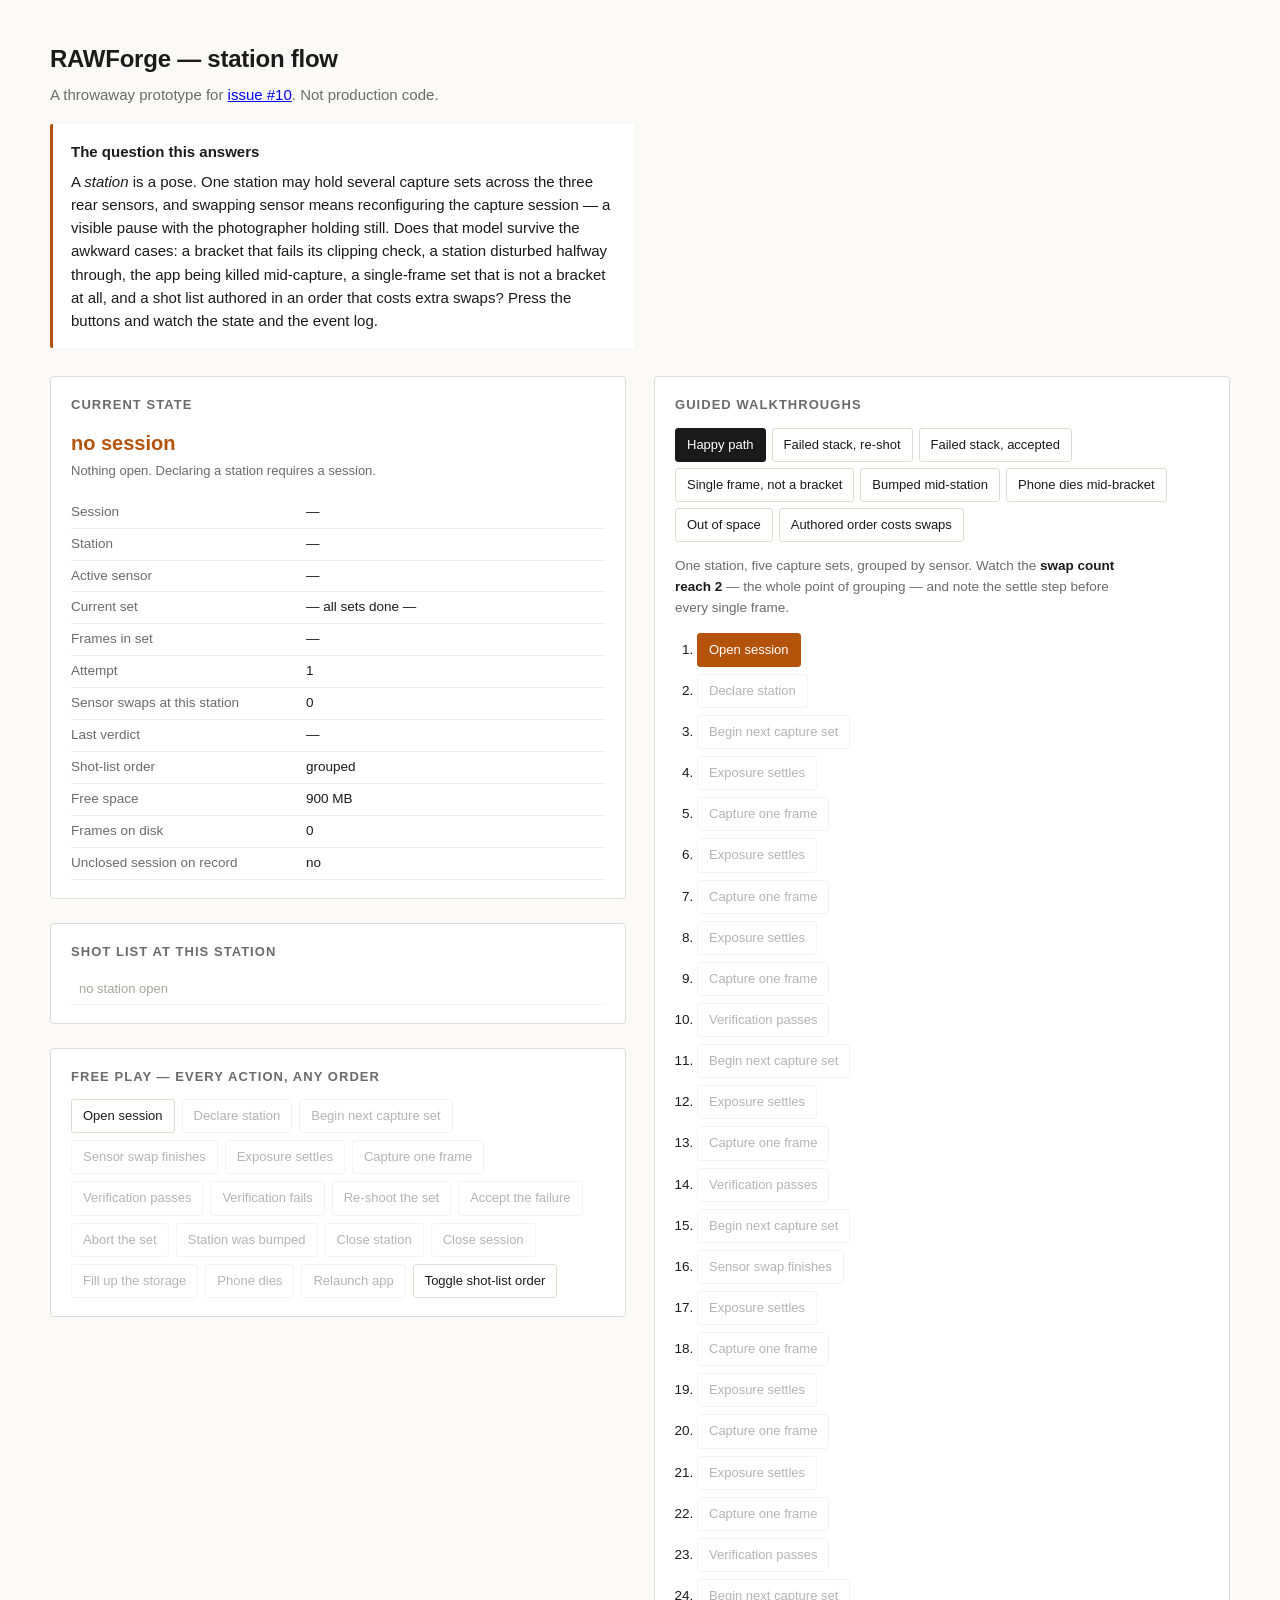
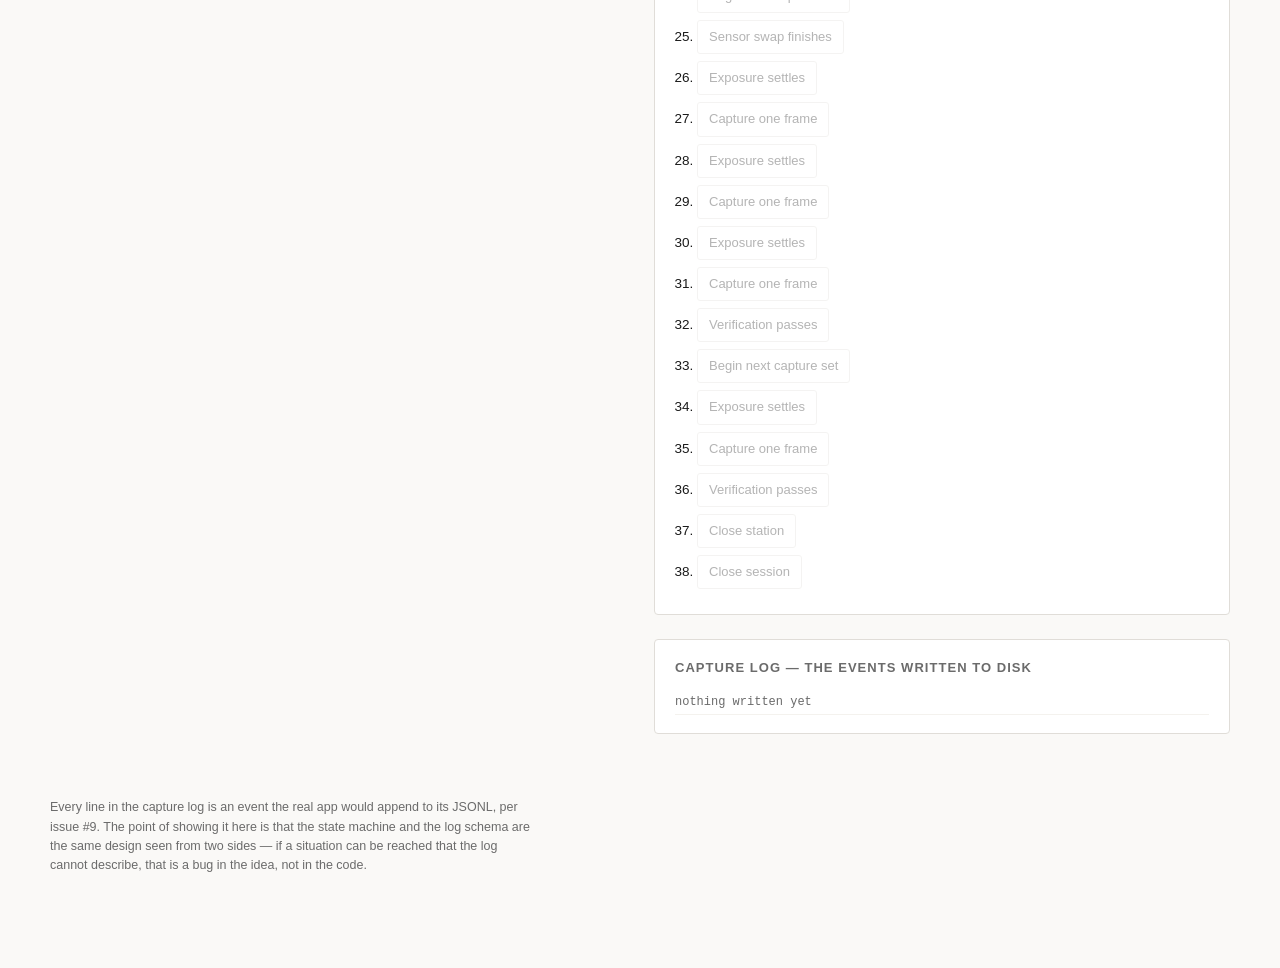
==== prototypes/station-flow.prototype.html @ fca5a246 "prototype: station capture flow state machine Throwaway, for issue #10. Single self-contained HTML f" ====
<!DOCTYPE html>
<html lang="en">
<head>
<meta charset="utf-8">
<title>RAWForge — station flow prototype</title>
<style>
  :root {
    --accent: #b4530a;
    --ink: #1a1a1a;
    --dim: #6b6b6b;
    --line: #e0ddd8;
    --bg: #faf9f7;
    --panel: #fff;
    --bad: #a11;
    --ok: #2a6a2a;
  }
  * { box-sizing: border-box; }
  body {
    margin: 0; padding: 40px 32px 80px;
    font: 15px/1.55 -apple-system, BlinkMacSystemFont, "Segoe UI", Helvetica, Arial, sans-serif;
    color: var(--ink); background: var(--bg);
  }
  .wrap { max-width: 1180px; margin: 0 auto; }
  h1 { font-size: 24px; margin: 0 0 6px; letter-spacing: -0.01em; }
  h2 { font-size: 13px; text-transform: uppercase; letter-spacing: 0.08em; color: var(--dim);
       margin: 0 0 12px; font-weight: 600; }
  .lede { color: var(--dim); max-width: 70ch; margin: 0 0 8px; }
  .question { max-width: 70ch; margin: 18px 0 28px; padding: 16px 18px;
              background: #fff; border-left: 3px solid var(--accent); border-radius: 2px; }
  .question strong { display: block; margin-bottom: 6px; }
  .cols { display: grid; grid-template-columns: 1fr 1fr; gap: 28px; align-items: start; }
  .panel { background: var(--panel); border: 1px solid var(--line); border-radius: 4px;
           padding: 18px 20px; margin-bottom: 24px; }
  .phase { font-size: 20px; font-weight: 600; color: var(--accent); margin-bottom: 2px; }
  .phase-note { color: var(--dim); font-size: 13px; margin-bottom: 16px; }
  table.state { width: 100%; border-collapse: collapse; font-size: 13.5px; }
  table.state td { padding: 5px 0; vertical-align: top; border-bottom: 1px solid #f0eeea; }
  table.state td:first-child { color: var(--dim); width: 44%; padding-right: 12px; }
  .changed { background: #fff4e8; }
  .btns { display: flex; flex-wrap: wrap; gap: 7px; }
  button {
    font: inherit; font-size: 13px; padding: 6px 11px; border-radius: 3px;
    border: 1px solid var(--line); background: #fff; color: var(--ink); cursor: pointer;
  }
  button:hover:not(:disabled) { border-color: var(--accent); color: var(--accent); }
  button:disabled { opacity: 0.32; cursor: not-allowed; }
  button.primary { background: var(--accent); color: #fff; border-color: var(--accent); }
  button.primary:hover:not(:disabled) { color: #fff; opacity: 0.9; }
  button.danger:hover:not(:disabled) { border-color: var(--bad); color: var(--bad); }
  .tabs { display: flex; flex-wrap: wrap; gap: 6px; margin-bottom: 14px; }
  .tabs button.on { background: var(--ink); color: #fff; border-color: var(--ink); }
  .scenario-desc { font-size: 13.5px; color: var(--dim); margin-bottom: 14px; max-width: 60ch; }
  .scenario-desc em { color: var(--ink); font-style: normal; font-weight: 600; }
  ol.steps { margin: 0; padding-left: 22px; font-size: 13.5px; }
  ol.steps li { margin-bottom: 7px; }
  ol.steps li.done { color: #a8a49e; }
  ol.steps li.now button { border-color: var(--accent); }
  .log { font: 12px/1.5 ui-monospace, SFMono-Regular, Menlo, monospace;
         max-height: 340px; overflow-y: auto; }
  .log div { padding: 3px 0; border-bottom: 1px solid #f4f2ee; }
  .log .t { color: var(--accent); }
  .log .m { color: var(--dim); }
  .shotlist { font-size: 13px; margin: 0; padding: 0; list-style: none; }
  .shotlist li { padding: 5px 8px; border-bottom: 1px solid #f4f2ee; display: flex; gap: 8px; }
  .shotlist li.active { background: #fff4e8; font-weight: 600; }
  .shotlist li.done { color: #a8a49e; }
  .tag { font-size: 11px; padding: 1px 5px; border-radius: 2px; background: #f0eeea; color: var(--dim); }
  .warn { color: var(--bad); font-weight: 600; }
  .foot { margin-top: 40px; color: var(--dim); font-size: 12.5px; max-width: 70ch; }
  code { background: #f2f0ec; padding: 1px 4px; border-radius: 2px; font-size: 12.5px; }
</style>
</head>
<body>
<div class="wrap">

<h1>RAWForge — station flow</h1>
<p class="lede">A throwaway prototype for
   <a href="https://github.com/tangericm/RAWForge/issues/10">issue #10</a>. Not production code.</p>

<div class="question">
  <strong>The question this answers</strong>
  A <em>station</em> is a pose. One station may hold several capture sets across the three rear
  sensors, and swapping sensor means reconfiguring the capture session — a visible pause with the
  photographer holding still. Does that model survive the awkward cases: a bracket that fails its
  clipping check, a station disturbed halfway through, the app being killed mid-capture, a
  single-frame set that is not a bracket at all, and a shot list authored in an order that costs
  extra swaps? Press the buttons and watch the state and the event log.
</div>

<div class="cols">
  <div>
    <div class="panel">
      <h2>Current state</h2>
      <div class="phase" id="phase">—</div>
      <div class="phase-note" id="phaseNote"></div>
      <table class="state" id="stateTable"></table>
    </div>

    <div class="panel">
      <h2>Shot list at this station</h2>
      <ul class="shotlist" id="shotlist"></ul>
    </div>

    <div class="panel">
      <h2>Free play — every action, any order</h2>
      <div class="btns" id="freeplay"></div>
    </div>
  </div>

  <div>
    <div class="panel">
      <h2>Guided walkthroughs</h2>
      <div class="tabs" id="tabs"></div>
      <div class="scenario-desc" id="scenarioDesc"></div>
      <ol class="steps" id="steps"></ol>
    </div>

    <div class="panel">
      <h2>Capture log — the events written to disk</h2>
      <div class="log" id="log"></div>
    </div>
  </div>
</div>

<p class="foot">
  Every line in the capture log is an event the real app would append to its JSONL, per
  issue #9. The point of showing it here is that the state machine and the log schema are the same
  design seen from two sides — if a situation can be reached that the log cannot describe, that is a
  bug in the idea, not in the code.
</p>

</div>

<script>
/* ==========================================================================
   THE MODULE UNDER TEST — pure, no DOM. This is the bit worth keeping.
   A station state machine that emits capture-log events.
   ========================================================================== */

const SENSORS = { wide: '1x wide', ultra: '0.5x ultra-wide', tele: '3x telephoto' };

// Two orderings of the same five capture sets, per issue #8:
// grouped by sensor (2 swaps) versus authored order (4 swaps).
const SHOT_LISTS = {
  grouped: [
    { id: 'A',  sensor: 'wide',  name: 'sweep 1/2000-1s',  frames: 3, isBracket: true  },
    { id: 'R1', sensor: 'wide',  name: 'single reference', frames: 1, isBracket: false },
    { id: 'B',  sensor: 'ultra', name: 'sweep 1/2000-1s',  frames: 3, isBracket: true  },
    { id: 'C',  sensor: 'tele',  name: 'sweep 1/2000-1s',  frames: 3, isBracket: true  },
    { id: 'R2', sensor: 'tele',  name: 'single reference', frames: 1, isBracket: false }
  ],
  authored: [
    { id: 'A',  sensor: 'wide',  name: 'sweep 1/2000-1s',  frames: 3, isBracket: true  },
    { id: 'B',  sensor: 'ultra', name: 'sweep 1/2000-1s',  frames: 3, isBracket: true  },
    { id: 'R1', sensor: 'wide',  name: 'single reference', frames: 1, isBracket: false },
    { id: 'C',  sensor: 'tele',  name: 'sweep 1/2000-1s',  frames: 3, isBracket: true  },
    { id: 'R2', sensor: 'tele',  name: 'single reference', frames: 1, isBracket: false }
  ]
};

const MB_PER_FRAME = 10;

function initialState() {
  return {
    phase: 'no_session',
    ordering: 'grouped',
    sessionId: null,
    stationSeq: 0,
    stationId: null,
    stationDisturbed: false,
    activeSensor: null,
    shotList: [],
    cursor: 0,            // index into shotList
    frameIndex: 0,        // frames captured within the current set
    settled: false,
    swaps: 0,
    attempt: 1,           // re-shoot lineage for the current set
    lastVerdict: null,
    freeSpaceMB: 900,
    framesOnDisk: 0,
    unclosedSession: false,
    events: [],
    clock: 0              // stands in for the monotonic clock
  };
}

function currentSet(s) { return s.shotList[s.cursor] || null; }

function emit(s, type, detail) {
  s.clock += 1;
  s.events.push({ seq: s.events.length + 1, mono: s.clock, type, detail: detail || '' });
}

// Which actions are legal right now — this is half the question.
function legal(s, action) {
  const set = currentSet(s);
  switch (action) {
    case 'OPEN_SESSION':    return s.phase === 'no_session';
    case 'RELAUNCH':        return s.phase === 'killed';
    case 'DECLARE_STATION': return s.phase === 'session_open';
    case 'TOGGLE_ORDER':    return s.phase === 'session_open' || s.phase === 'no_session';
    case 'BEGIN_SET':       return s.phase === 'station_open' && !!set;
    case 'SETTLE_DONE':     return s.phase === 'settling';
    case 'CAPTURE_FRAME':   return s.phase === 'capturing';
    case 'SWAP_DONE':       return s.phase === 'swapping';
    case 'VERDICT_PASS':
    case 'VERDICT_FAIL':    return s.phase === 'verifying';
    case 'RESHOOT':
    case 'ACCEPT':          return s.phase === 'awaiting_response';
    case 'ABORT_SET':       return ['settling','capturing','swapping'].includes(s.phase);
    case 'MARK_DISTURBED':  return ['station_open','settling','capturing','swapping','verifying','awaiting_response'].includes(s.phase);
    case 'CLOSE_STATION':   return s.phase === 'station_open' && s.cursor >= s.shotList.length;
    case 'CLOSE_SESSION':   return s.phase === 'session_open';
    case 'KILL_APP':        return s.phase !== 'no_session' && s.phase !== 'killed';
    case 'BURN_SPACE':      return s.phase !== 'no_session' && s.phase !== 'killed';
    default: return false;
  }
}

function reduce(state, action) {
  if (!legal(state, action)) return state;
  const s = JSON.parse(JSON.stringify(state));
  const set = currentSet(s);

  switch (action) {

    case 'TOGGLE_ORDER':
      s.ordering = s.ordering === 'grouped' ? 'authored' : 'grouped';
      break;

    case 'OPEN_SESSION':
      s.phase = 'session_open';
      s.sessionId = '20260809T1500Z';
      s.unclosedSession = true;
      emit(s, 'session_open', 'protocol coastal-hdr v3 · capability probe recorded');
      break;

    case 'DECLARE_STATION':
      s.stationSeq += 1;
      s.stationId = 's' + String(s.stationSeq).padStart(3, '0');
      s.stationDisturbed = false;
      s.shotList = JSON.parse(JSON.stringify(SHOT_LISTS[s.ordering]));
      s.cursor = 0; s.frameIndex = 0; s.attempt = 1; s.swaps = 0;
      s.activeSensor = null; s.lastVerdict = null;
      s.phase = 'station_open';
      emit(s, 'station_open', s.stationId + ' · ' + s.shotList.length + ' sets · ' + s.ordering + ' order');
      break;

    case 'BEGIN_SET': {
      const needMB = set.frames * MB_PER_FRAME;
      // Space is reserved before a set fires, per issue #11.
      if (s.freeSpaceMB < needMB) {
        emit(s, 'set_refused_insufficient_space',
             set.id + ' needs ' + needMB + ' MB, ' + s.freeSpaceMB + ' MB free');
        break;
      }
      if (s.activeSensor && s.activeSensor !== set.sensor) {
        s.phase = 'swapping';
        emit(s, 'sensor_swap_start', s.activeSensor + ' -> ' + set.sensor);
      } else {
        s.activeSensor = set.sensor;
        s.phase = 'settling';
        s.settled = false;
        emit(s, 'set_start', set.id + ' · ' + SENSORS[set.sensor] + ' · attempt ' + s.attempt);
      }
      break;
    }

    case 'SWAP_DONE':
      s.swaps += 1;
      s.activeSensor = set.sensor;
      s.phase = 'settling';
      emit(s, 'sensor_swap_complete', 'now ' + SENSORS[set.sensor] + ' · swap #' + s.swaps);
      emit(s, 'stillness_observation', 'across swap #' + s.swaps + ' — recorded, not enforced');
      emit(s, 'set_start', set.id + ' · ' + SENSORS[set.sensor] + ' · attempt ' + s.attempt);
      break;

    case 'SETTLE_DONE':
      s.settled = true;
      s.phase = 'capturing';
      emit(s, 'exposure_settled', 'requested parameters confirmed applied');
      break;

    case 'CAPTURE_FRAME': {
      s.frameIndex += 1;
      s.framesOnDisk += 1;
      s.freeSpaceMB -= MB_PER_FRAME;
      emit(s, 'frame_captured',
           set.id + ' frame ' + s.frameIndex + '/' + set.frames + ' · requested + achieved recorded');
      if (s.frameIndex >= set.frames) {
        s.phase = 'verifying';
        emit(s, 'set_end', set.id + ' · ' + set.frames + ' frames');
      } else {
        s.phase = 'settling';
        s.settled = false;
      }
      break;
    }

    case 'VERDICT_PASS':
      // Per-frame statistics always; a stack verdict only where the protocol
      // declares itself a bracket (issue #12 / #8).
      s.lastVerdict = set.isBracket ? 'pass' : 'stats only (not a bracket)';
      emit(s, 'verification',
           set.isBracket ? set.id + ' · stack verdict PASS' : set.id + ' · per-frame stats only, no stack verdict');
      s.cursor += 1; s.frameIndex = 0; s.attempt = 1;
      s.phase = 'station_open';
      break;

    case 'VERDICT_FAIL':
      if (!set.isBracket) {
        // A single-frame set cannot fail a stack check — there is no stack.
        s.lastVerdict = 'stats only (not a bracket)';
        emit(s, 'verification', set.id + ' · per-frame stats only, no stack verdict possible');
        s.cursor += 1; s.frameIndex = 0; s.attempt = 1;
        s.phase = 'station_open';
      } else {
        s.lastVerdict = 'FAIL — highlight coverage';
        emit(s, 'verification', set.id + ' · stack verdict FAIL · every frame clipped (green)');
        s.phase = 'awaiting_response';
      }
      break;

    case 'RESHOOT':
      s.attempt += 1;
      s.frameIndex = 0;
      emit(s, 'reshoot_requested', set.id + ' · attempt ' + s.attempt + ' supersedes attempt ' + (s.attempt - 1));
      s.phase = 'station_open';
      break;

    case 'ACCEPT':
      emit(s, 'verdict_accepted', set.id + ' · failed and knowingly accepted by photographer');
      s.cursor += 1; s.frameIndex = 0; s.attempt = 1;
      s.phase = 'station_open';
      break;

    case 'ABORT_SET':
      emit(s, 'set_aborted', (set ? set.id : '?') + ' · ' + s.frameIndex + ' of ' + (set ? set.frames : '?') + ' frames captured');
      s.frameIndex = 0;
      s.phase = 'station_open';
      break;

    case 'MARK_DISTURBED':
      s.stationDisturbed = true;
      emit(s, 'station_disturbed', s.stationId + ' · pose no longer trusted');
      break;

    case 'CLOSE_STATION':
      emit(s, 'station_close',
           s.stationId + ' · ' + s.swaps + ' swaps' + (s.stationDisturbed ? ' · DISTURBED' : ''));
      s.phase = 'session_open';
      s.stationId = null; s.activeSensor = null; s.shotList = []; s.cursor = 0;
      break;

    case 'CLOSE_SESSION':
      emit(s, 'session_close', s.framesOnDisk + ' frames · ' + s.stationSeq + ' stations');
      s.unclosedSession = false;
      s.phase = 'no_session';
      break;

    case 'KILL_APP':
      // Nothing is emitted — that is the point. The log simply stops.
      s.phase = 'killed';
      break;

    case 'RELAUNCH':
      if (s.unclosedSession) {
        emit(s, 'session_abandoned', 'found unclosed session ' + s.sessionId + ' on launch');
        s.unclosedSession = false;
      }
      s.phase = 'no_session';
      s.stationId = null; s.activeSensor = null; s.shotList = []; s.cursor = 0; s.frameIndex = 0;
      break;

    case 'BURN_SPACE':
      s.freeSpaceMB = 15;
      break;
  }
  return s;
}

/* ==========================================================================
   THROWAWAY PAGE — everything below is the shell, not the model.
   ========================================================================== */

const ACTIONS = [
  ['OPEN_SESSION',    'Open session'],
  ['DECLARE_STATION', 'Declare station'],
  ['BEGIN_SET',       'Begin next capture set'],
  ['SWAP_DONE',       'Sensor swap finishes'],
  ['SETTLE_DONE',     'Exposure settles'],
  ['CAPTURE_FRAME',   'Capture one frame'],
  ['VERDICT_PASS',    'Verification passes'],
  ['VERDICT_FAIL',    'Verification fails'],
  ['RESHOOT',         'Re-shoot the set'],
  ['ACCEPT',          'Accept the failure'],
  ['ABORT_SET',       'Abort the set'],
  ['MARK_DISTURBED',  'Station was bumped'],
  ['CLOSE_STATION',   'Close station'],
  ['CLOSE_SESSION',   'Close session'],
  ['BURN_SPACE',      'Fill up the storage'],
  ['KILL_APP',        'Phone dies'],
  ['RELAUNCH',        'Relaunch app'],
  ['TOGGLE_ORDER',    'Toggle shot-list order']
];

const PHASE_NOTES = {
  no_session:      'Nothing open. Declaring a station requires a session.',
  session_open:    'A session is open with no station. This is where you walk to the next pose.',
  station_open:    'Standing at the pose. The next capture set can begin.',
  swapping:        'Reconfiguring the capture session for a different sensor. Hold the pose.',
  settling:        'Waiting for the requested exposure to actually take effect. Never fire early.',
  capturing:       'Ready to fire the next frame of this set.',
  verifying:       'Set complete. Clipping statistics computed from the real Bayer payload.',
  awaiting_response:'The stack failed its check. Re-shoot, or accept it knowingly.',
  killed:          'The app is gone. Notice that the log simply stopped — nothing was written.'
};

const SCENARIOS = [
  {
    name: 'Happy path',
    desc: 'One station, five capture sets, grouped by sensor. Watch the <em>swap count reach 2</em> — ' +
          'the whole point of grouping — and note the settle step before every single frame.',
    steps: ['OPEN_SESSION','DECLARE_STATION',
            'BEGIN_SET','SETTLE_DONE','CAPTURE_FRAME','SETTLE_DONE','CAPTURE_FRAME','SETTLE_DONE','CAPTURE_FRAME','VERDICT_PASS',
            'BEGIN_SET','SETTLE_DONE','CAPTURE_FRAME','VERDICT_PASS',
            'BEGIN_SET','SWAP_DONE','SETTLE_DONE','CAPTURE_FRAME','SETTLE_DONE','CAPTURE_FRAME','SETTLE_DONE','CAPTURE_FRAME','VERDICT_PASS',
            'BEGIN_SET','SWAP_DONE','SETTLE_DONE','CAPTURE_FRAME','SETTLE_DONE','CAPTURE_FRAME','SETTLE_DONE','CAPTURE_FRAME','VERDICT_PASS',
            'BEGIN_SET','SETTLE_DONE','CAPTURE_FRAME','VERDICT_PASS',
            'CLOSE_STATION','CLOSE_SESSION']
  },
  {
    name: 'Failed stack, re-shot',
    desc: 'The first bracket clips everywhere. The app warns and offers a re-shoot; it never blocks. ' +
          'Watch the log keep <em>both attempts</em> with an explicit supersession — the failed frames ' +
          'are not deleted.',
    steps: ['OPEN_SESSION','DECLARE_STATION',
            'BEGIN_SET','SETTLE_DONE','CAPTURE_FRAME','SETTLE_DONE','CAPTURE_FRAME','SETTLE_DONE','CAPTURE_FRAME',
            'VERDICT_FAIL','RESHOOT',
            'BEGIN_SET','SETTLE_DONE','CAPTURE_FRAME','SETTLE_DONE','CAPTURE_FRAME','SETTLE_DONE','CAPTURE_FRAME','VERDICT_PASS']
  },
  {
    name: 'Failed stack, accepted',
    desc: 'Same failure, but the photographer knows the scene and accepts it. The log records ' +
          '<em>knowingly accepted</em> — which is a different fact from never having noticed.',
    steps: ['OPEN_SESSION','DECLARE_STATION',
            'BEGIN_SET','SETTLE_DONE','CAPTURE_FRAME','SETTLE_DONE','CAPTURE_FRAME','SETTLE_DONE','CAPTURE_FRAME',
            'VERDICT_FAIL','ACCEPT']
  },
  {
    name: 'Single frame, not a bracket',
    desc: 'The second set is one frame. Try failing its verification — it <em>cannot</em> fail a stack ' +
          'check, because there is no stack. Per-frame statistics are still recorded.',
    steps: ['OPEN_SESSION','DECLARE_STATION',
            'BEGIN_SET','SETTLE_DONE','CAPTURE_FRAME','SETTLE_DONE','CAPTURE_FRAME','SETTLE_DONE','CAPTURE_FRAME','VERDICT_PASS',
            'BEGIN_SET','SETTLE_DONE','CAPTURE_FRAME','VERDICT_FAIL']
  },
  {
    name: 'Bumped mid-station',
    desc: 'Two sets already shot from this pose, then the tripod is knocked. The station is marked ' +
          'disturbed but <em>stays one station</em> — the model does not split. Watch what the close ' +
          'event carries.',
    steps: ['OPEN_SESSION','DECLARE_STATION',
            'BEGIN_SET','SETTLE_DONE','CAPTURE_FRAME','SETTLE_DONE','CAPTURE_FRAME','SETTLE_DONE','CAPTURE_FRAME','VERDICT_PASS',
            'BEGIN_SET','SETTLE_DONE','CAPTURE_FRAME','VERDICT_PASS',
            'BEGIN_SET','MARK_DISTURBED','ABORT_SET']
  },
  {
    name: 'Phone dies mid-bracket',
    desc: 'Killed halfway through a set. Nothing is written at the moment of death — the log simply ' +
          'stops. On relaunch the app notices and writes <em>session_abandoned</em>, turning an ' +
          'ambiguous silence into a stated fact.',
    steps: ['OPEN_SESSION','DECLARE_STATION',
            'BEGIN_SET','SETTLE_DONE','CAPTURE_FRAME','SETTLE_DONE','CAPTURE_FRAME',
            'KILL_APP','RELAUNCH']
  },
  {
    name: 'Out of space',
    desc: 'Storage is filled before a bracket fires. Space is checked <em>before</em> the set starts, ' +
          'so you get a refusal instead of a half-written bracket. A broken set is worse than one that ' +
          'never began.',
    steps: ['OPEN_SESSION','DECLARE_STATION','BURN_SPACE','BEGIN_SET']
  },
  {
    name: 'Authored order costs swaps',
    desc: 'The same five sets in the order they were written rather than grouped by sensor. ' +
          'Run it and compare the final swap count against the happy path — <em>4 instead of 2</em>, ' +
          'each one a pose risk.',
    steps: ['TOGGLE_ORDER','OPEN_SESSION','DECLARE_STATION',
            'BEGIN_SET','SETTLE_DONE','CAPTURE_FRAME','SETTLE_DONE','CAPTURE_FRAME','SETTLE_DONE','CAPTURE_FRAME','VERDICT_PASS',
            'BEGIN_SET','SWAP_DONE','SETTLE_DONE','CAPTURE_FRAME','SETTLE_DONE','CAPTURE_FRAME','SETTLE_DONE','CAPTURE_FRAME','VERDICT_PASS',
            'BEGIN_SET','SWAP_DONE','SETTLE_DONE','CAPTURE_FRAME','VERDICT_PASS',
            'BEGIN_SET','SWAP_DONE','SETTLE_DONE','CAPTURE_FRAME','SETTLE_DONE','CAPTURE_FRAME','SETTLE_DONE','CAPTURE_FRAME','VERDICT_PASS',
            'BEGIN_SET','SWAP_DONE','SETTLE_DONE','CAPTURE_FRAME','VERDICT_PASS']
  }
];

let state = initialState();
let prev = null;
let scenarioIdx = 0;
let stepIdx = 0;
const label = a => (ACTIONS.find(x => x[0] === a) || [a, a])[1];

function dispatch(action) {
  prev = state;
  state = reduce(state, action);
  render();
}

function runStep(i) {
  dispatch(SCENARIOS[scenarioIdx].steps[i]);
  stepIdx = i + 1;
  render();
}

function selectScenario(i) {
  scenarioIdx = i; stepIdx = 0;
  state = initialState(); prev = null;
  render();
}

function render() {
  const s = state, p = prev;
  document.getElementById('phase').textContent = s.phase.replace(/_/g, ' ');
  document.getElementById('phaseNote').textContent = PHASE_NOTES[s.phase] || '';

  const set = currentSet(s);
  const rows = [
    ['Session', s.sessionId || '—'],
    ['Station', s.stationId ? s.stationId + (s.stationDisturbed ? '  ⚠ disturbed' : '') : '—'],
    ['Active sensor', s.activeSensor ? SENSORS[s.activeSensor] : '—'],
    ['Current set', set ? set.id + ' · ' + set.name + (set.isBracket ? '' : ' · not a bracket') : '— all sets done —'],
    ['Frames in set', set ? s.frameIndex + ' of ' + set.frames : '—'],
    ['Attempt', s.attempt],
    ['Sensor swaps at this station', s.swaps],
    ['Last verdict', s.lastVerdict || '—'],
    ['Shot-list order', s.ordering],
    ['Free space', s.freeSpaceMB + ' MB'],
    ['Frames on disk', s.framesOnDisk],
    ['Unclosed session on record', s.unclosedSession ? 'yes' : 'no']
  ];
  const prevRows = p ? {
    'Session': p.sessionId || '—',
    'Station': p.stationId ? p.stationId + (p.stationDisturbed ? '  ⚠ disturbed' : '') : '—',
    'Active sensor': p.activeSensor ? SENSORS[p.activeSensor] : '—',
    'Current set': (currentSet(p) ? currentSet(p).id + ' · ' + currentSet(p).name + (currentSet(p).isBracket ? '' : ' · not a bracket') : '— all sets done —'),
    'Frames in set': currentSet(p) ? p.frameIndex + ' of ' + currentSet(p).frames : '—',
    'Attempt': p.attempt,
    'Sensor swaps at this station': p.swaps,
    'Last verdict': p.lastVerdict || '—',
    'Shot-list order': p.ordering,
    'Free space': p.freeSpaceMB + ' MB',
    'Frames on disk': p.framesOnDisk,
    'Unclosed session on record': p.unclosedSession ? 'yes' : 'no'
  } : {};
  document.getElementById('stateTable').innerHTML = rows.map(([k, v]) => {
    const chg = p && String(prevRows[k]) !== String(v);
    return '<tr class="' + (chg ? 'changed' : '') + '"><td>' + k + '</td><td>' + v + '</td></tr>';
  }).join('');

  document.getElementById('shotlist').innerHTML = s.shotList.length
    ? s.shotList.map((x, i) =>
        '<li class="' + (i < s.cursor ? 'done' : i === s.cursor ? 'active' : '') + '">' +
        '<span class="tag">' + SENSORS[x.sensor] + '</span>' + x.id + ' · ' + x.name +
        (x.isBracket ? '' : ' <span class="tag">single</span>') + '</li>').join('')
    : '<li style="color:#a8a49e">no station open</li>';

  document.getElementById('freeplay').innerHTML = ACTIONS.map(([a, l]) =>
    '<button ' + (legal(s, a) ? '' : 'disabled ') +
    'class="' + (a === 'KILL_APP' || a === 'MARK_DISTURBED' || a === 'ABORT_SET' ? 'danger' : '') + '" ' +
    'onclick="dispatch(\'' + a + '\')">' + l + '</button>').join('');

  document.getElementById('tabs').innerHTML = SCENARIOS.map((sc, i) =>
    '<button class="' + (i === scenarioIdx ? 'on' : '') + '" onclick="selectScenario(' + i + ')">' +
    sc.name + '</button>').join('');
  document.getElementById('scenarioDesc').innerHTML = SCENARIOS[scenarioIdx].desc;
  document.getElementById('steps').innerHTML = SCENARIOS[scenarioIdx].steps.map((a, i) =>
    '<li class="' + (i < stepIdx ? 'done' : i === stepIdx ? 'now' : '') + '">' +
    '<button ' + (i === stepIdx ? 'class="primary"' : i < stepIdx ? 'disabled' : 'disabled') + ' ' +
    'onclick="runStep(' + i + ')">' + label(a) + '</button></li>').join('');

  document.getElementById('log').innerHTML = s.events.length
    ? s.events.slice().reverse().map(e =>
        '<div><span class="t">' + e.type + '</span> <span class="m">mono+' + e.mono +
        (e.detail ? ' · ' + e.detail : '') + '</span></div>').join('')
    : '<div class="m">nothing written yet</div>';
}

selectScenario(0);
</script>
</body>
</html>
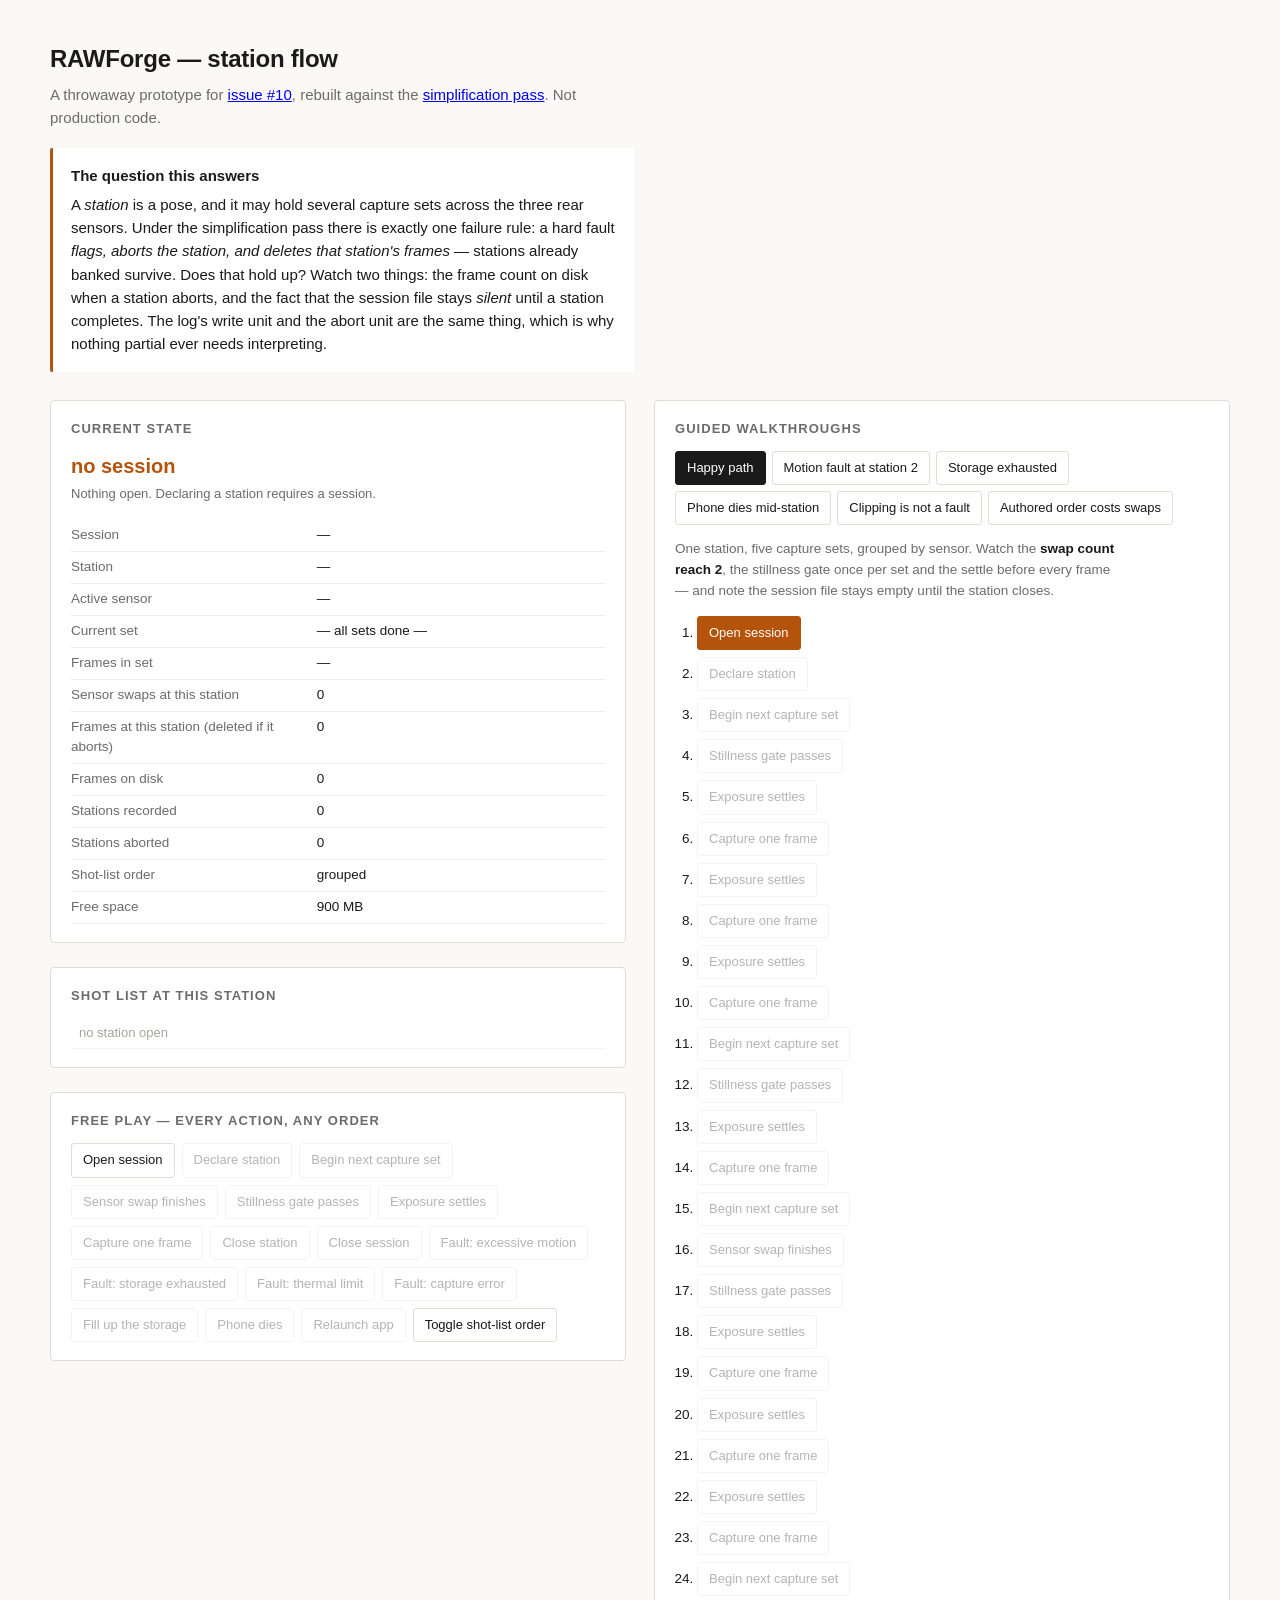
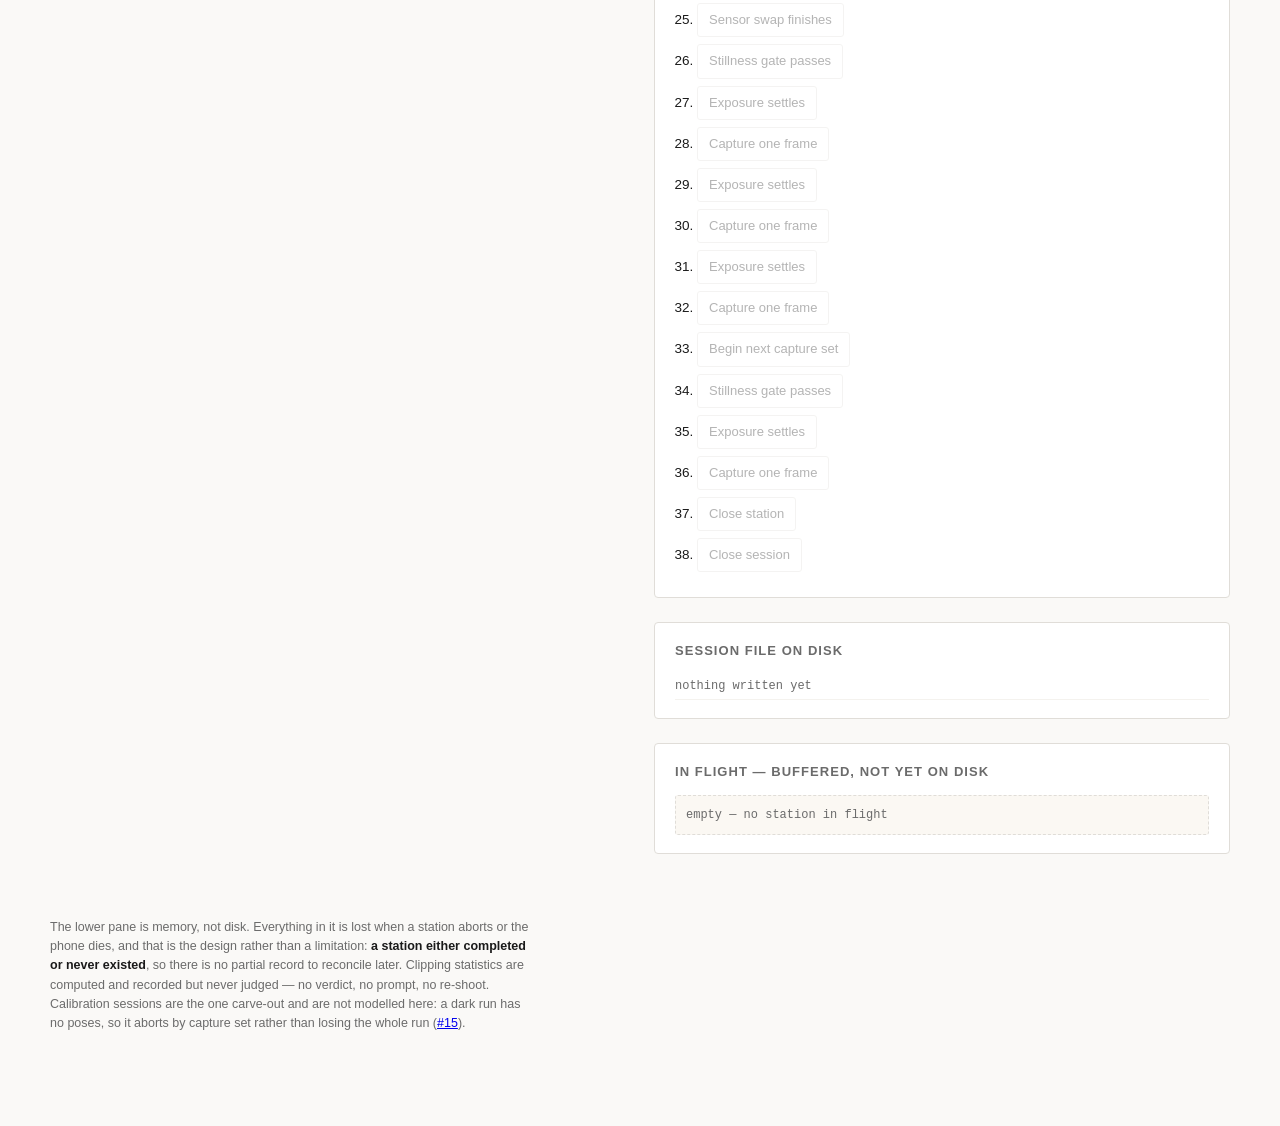
==== commit 7d4c8ea6: "prototype: rebuild station flow for the simplification pass Replace the multi-posture state machine " ====
--- a/prototypes/station-flow.prototype.html
+++ b/prototypes/station-flow.prototype.html
@@ -35,7 +35,7 @@
   .phase-note { color: var(--dim); font-size: 13px; margin-bottom: 16px; }
   table.state { width: 100%; border-collapse: collapse; font-size: 13.5px; }
   table.state td { padding: 5px 0; vertical-align: top; border-bottom: 1px solid #f0eeea; }
-  table.state td:first-child { color: var(--dim); width: 44%; padding-right: 12px; }
+  table.state td:first-child { color: var(--dim); width: 46%; padding-right: 12px; }
   .changed { background: #fff4e8; }
   .btns { display: flex; flex-wrap: wrap; gap: 7px; }
   button {
@@ -55,18 +55,23 @@
   ol.steps li { margin-bottom: 7px; }
   ol.steps li.done { color: #a8a49e; }
   ol.steps li.now button { border-color: var(--accent); }
-  .log { font: 12px/1.5 ui-monospace, SFMono-Regular, Menlo, monospace;
-         max-height: 340px; overflow-y: auto; }
-  .log div { padding: 3px 0; border-bottom: 1px solid #f4f2ee; }
-  .log .t { color: var(--accent); }
-  .log .m { color: var(--dim); }
+  .rec { font: 12px/1.5 ui-monospace, SFMono-Regular, Menlo, monospace;
+         max-height: 260px; overflow-y: auto; }
+  .rec div { padding: 4px 0; border-bottom: 1px solid #f4f2ee; }
+  .rec .t { color: var(--accent); }
+  .rec .m { color: var(--dim); }
+  .rec .x { color: var(--bad); }
+  .buf { font: 12px/1.5 ui-monospace, SFMono-Regular, Menlo, monospace;
+         max-height: 190px; overflow-y: auto; background: #fbf8f3;
+         border: 1px dashed var(--line); border-radius: 3px; padding: 8px 10px; }
+  .buf div { padding: 2px 0; color: var(--dim); }
   .shotlist { font-size: 13px; margin: 0; padding: 0; list-style: none; }
   .shotlist li { padding: 5px 8px; border-bottom: 1px solid #f4f2ee; display: flex; gap: 8px; }
   .shotlist li.active { background: #fff4e8; font-weight: 600; }
   .shotlist li.done { color: #a8a49e; }
   .tag { font-size: 11px; padding: 1px 5px; border-radius: 2px; background: #f0eeea; color: var(--dim); }
-  .warn { color: var(--bad); font-weight: 600; }
   .foot { margin-top: 40px; color: var(--dim); font-size: 12.5px; max-width: 70ch; }
+  .foot strong { color: var(--ink); }
   code { background: #f2f0ec; padding: 1px 4px; border-radius: 2px; font-size: 12.5px; }
 </style>
 </head>
@@ -75,16 +80,17 @@
 
 <h1>RAWForge — station flow</h1>
 <p class="lede">A throwaway prototype for
-   <a href="https://github.com/tangericm/RAWForge/issues/10">issue #10</a>. Not production code.</p>
+   <a href="https://github.com/tangericm/RAWForge/issues/10">issue #10</a>, rebuilt against the
+   <a href="https://github.com/tangericm/RAWForge/issues/1">simplification pass</a>. Not production code.</p>
 
 <div class="question">
   <strong>The question this answers</strong>
-  A <em>station</em> is a pose. One station may hold several capture sets across the three rear
-  sensors, and swapping sensor means reconfiguring the capture session — a visible pause with the
-  photographer holding still. Does that model survive the awkward cases: a bracket that fails its
-  clipping check, a station disturbed halfway through, the app being killed mid-capture, a
-  single-frame set that is not a bracket at all, and a shot list authored in an order that costs
-  extra swaps? Press the buttons and watch the state and the event log.
+  A <em>station</em> is a pose, and it may hold several capture sets across the three rear sensors.
+  Under the simplification pass there is exactly one failure rule: a hard fault <em>flags, aborts the
+  station, and deletes that station's frames</em> — stations already banked survive. Does that hold
+  up? Watch two things: the frame count on disk when a station aborts, and the fact that the session
+  file stays <em>silent</em> until a station completes. The log's write unit and the abort unit are
+  the same thing, which is why nothing partial ever needs interpreting.
 </div>
 
 <div class="cols">
@@ -116,17 +122,24 @@
     </div>
 
     <div class="panel">
-      <h2>Capture log — the events written to disk</h2>
-      <div class="log" id="log"></div>
+      <h2>Session file on disk</h2>
+      <div class="rec" id="written"></div>
+    </div>
+
+    <div class="panel">
+      <h2>In flight — buffered, not yet on disk</h2>
+      <div class="buf" id="buffer"></div>
     </div>
   </div>
 </div>
 
 <p class="foot">
-  Every line in the capture log is an event the real app would append to its JSONL, per
-  issue #9. The point of showing it here is that the state machine and the log schema are the same
-  design seen from two sides — if a situation can be reached that the log cannot describe, that is a
-  bug in the idea, not in the code.
+  The lower pane is memory, not disk. Everything in it is lost when a station aborts or the phone
+  dies, and that is the design rather than a limitation: <strong>a station either completed or never
+  existed</strong>, so there is no partial record to reconcile later. Clipping statistics are computed
+  and recorded but never judged — no verdict, no prompt, no re-shoot. Calibration sessions are the one
+  carve-out and are not modelled here: a dark run has no poses, so it aborts by capture set rather
+  than losing the whole run (<a href="https://github.com/tangericm/RAWForge/issues/15">#15</a>).
 </p>
 
 </div>
@@ -134,7 +147,9 @@
 <script>
 /* ==========================================================================
    THE MODULE UNDER TEST — pure, no DOM. This is the bit worth keeping.
-   A station state machine that emits capture-log events.
+   A station state machine under one failure rule: fault -> abort station,
+   delete its frames. The session file is written one record per COMPLETED
+   station, so write granularity and abort granularity are the same thing.
    ========================================================================== */
 
 const SENSORS = { wide: '1x wide', ultra: '0.5x ultra-wide', tele: '3x telephoto' };
@@ -143,22 +158,39 @@
 // grouped by sensor (2 swaps) versus authored order (4 swaps).
 const SHOT_LISTS = {
   grouped: [
-    { id: 'A',  sensor: 'wide',  name: 'sweep 1/2000-1s',  frames: 3, isBracket: true  },
-    { id: 'R1', sensor: 'wide',  name: 'single reference', frames: 1, isBracket: false },
-    { id: 'B',  sensor: 'ultra', name: 'sweep 1/2000-1s',  frames: 3, isBracket: true  },
-    { id: 'C',  sensor: 'tele',  name: 'sweep 1/2000-1s',  frames: 3, isBracket: true  },
-    { id: 'R2', sensor: 'tele',  name: 'single reference', frames: 1, isBracket: false }
+    { id: 'A',  sensor: 'wide',  name: 'sweep 1/2000-1s',  frames: 3 },
+    { id: 'R1', sensor: 'wide',  name: 'single reference', frames: 1 },
+    { id: 'B',  sensor: 'ultra', name: 'sweep 1/2000-1s',  frames: 3 },
+    { id: 'C',  sensor: 'tele',  name: 'sweep 1/2000-1s',  frames: 3 },
+    { id: 'R2', sensor: 'tele',  name: 'single reference', frames: 1 }
   ],
   authored: [
-    { id: 'A',  sensor: 'wide',  name: 'sweep 1/2000-1s',  frames: 3, isBracket: true  },
-    { id: 'B',  sensor: 'ultra', name: 'sweep 1/2000-1s',  frames: 3, isBracket: true  },
-    { id: 'R1', sensor: 'wide',  name: 'single reference', frames: 1, isBracket: false },
-    { id: 'C',  sensor: 'tele',  name: 'sweep 1/2000-1s',  frames: 3, isBracket: true  },
-    { id: 'R2', sensor: 'tele',  name: 'single reference', frames: 1, isBracket: false }
+    { id: 'A',  sensor: 'wide',  name: 'sweep 1/2000-1s',  frames: 3 },
+    { id: 'B',  sensor: 'ultra', name: 'sweep 1/2000-1s',  frames: 3 },
+    { id: 'C',  sensor: 'tele',  name: 'sweep 1/2000-1s',  frames: 3 },
+    { id: 'R1', sensor: 'wide',  name: 'single reference', frames: 1 },
+    { id: 'R2', sensor: 'tele',  name: 'single reference', frames: 1 }
   ]
 };
 
+// Fixed so a walkthrough replays identically. Green channel, fraction of
+// pixels at white level, over the ActiveArea crop, normalised — recorded,
+// never judged (issue #12).
+const CLIP = { A: 0.0341, R1: 0.0002, B: 0.0009, C: 0.0004, R2: 0.0001 };
+
 const MB_PER_FRAME = 10;
+
+// The protocol is inlined in the session, not referenced by id (issue #8).
+const PROTOCOL = 'coastal-hdr v3 — 5 sets, geometric 1/2000-1s';
+
+const FAULTS = {
+  MOTION_FAULT:  'motion over threshold',
+  STORAGE_FAULT: 'storage exhausted',
+  THERMAL_FAULT: 'thermal limit',
+  CAPTURE_ERROR: 'capture API error'
+};
+
+const STATION_PHASES = ['station_open','swapping','stilling','settling','capturing'];
 
 function initialState() {
   return {
@@ -167,48 +199,61 @@
     sessionId: null,
     stationSeq: 0,
     stationId: null,
-    stationDisturbed: false,
     activeSensor: null,
     shotList: [],
     cursor: 0,            // index into shotList
     frameIndex: 0,        // frames captured within the current set
-    settled: false,
     swaps: 0,
-    attempt: 1,           // re-shoot lineage for the current set
-    lastVerdict: null,
+    stationFrames: 0,     // frames captured at the in-flight station
+    buffer: [],           // in-memory records for the in-flight station
+    written: [],          // records actually on disk
+    aborts: 0,
     freeSpaceMB: 900,
     framesOnDisk: 0,
     unclosedSession: false,
-    events: [],
     clock: 0              // stands in for the monotonic clock
   };
 }
 
 function currentSet(s) { return s.shotList[s.cursor] || null; }
 
-function emit(s, type, detail) {
+function buffer(s, text) { s.clock += 1; s.buffer.push({ mono: s.clock, text }); }
+function write(s, type, text, bad) {
   s.clock += 1;
-  s.events.push({ seq: s.events.length + 1, mono: s.clock, type, detail: detail || '' });
-}
-
-// Which actions are legal right now — this is half the question.
+  s.written.push({ seq: s.written.length + 1, mono: s.clock, type, text, bad: !!bad });
+}
+
+// Everything a station was holding in memory dies with it.
+function abortStation(s, fault) {
+  s.framesOnDisk -= s.stationFrames;
+  s.freeSpaceMB += s.stationFrames * MB_PER_FRAME;
+  s.aborts += 1;
+  // The station's own record is never written — it never existed. The session
+  // still flags that a fault happened and where, which is the "flag" half of
+  // "flag and abort".
+  write(s, 'station_aborted',
+        s.stationId + ' · ' + FAULTS[fault] + ' · ' + s.stationFrames +
+        ' frames deleted · station not recorded', true);
+  s.buffer = [];
+  s.stationFrames = 0;
+  s.stationId = null; s.activeSensor = null; s.shotList = []; s.cursor = 0; s.frameIndex = 0;
+  s.phase = 'session_open';
+}
+
+// Which actions are legal right now.
 function legal(s, action) {
   const set = currentSet(s);
+  if (FAULTS[action]) return STATION_PHASES.includes(s.phase);
   switch (action) {
     case 'OPEN_SESSION':    return s.phase === 'no_session';
     case 'RELAUNCH':        return s.phase === 'killed';
     case 'DECLARE_STATION': return s.phase === 'session_open';
     case 'TOGGLE_ORDER':    return s.phase === 'session_open' || s.phase === 'no_session';
     case 'BEGIN_SET':       return s.phase === 'station_open' && !!set;
+    case 'SWAP_DONE':       return s.phase === 'swapping';
+    case 'STILL_OK':        return s.phase === 'stilling';
     case 'SETTLE_DONE':     return s.phase === 'settling';
     case 'CAPTURE_FRAME':   return s.phase === 'capturing';
-    case 'SWAP_DONE':       return s.phase === 'swapping';
-    case 'VERDICT_PASS':
-    case 'VERDICT_FAIL':    return s.phase === 'verifying';
-    case 'RESHOOT':
-    case 'ACCEPT':          return s.phase === 'awaiting_response';
-    case 'ABORT_SET':       return ['settling','capturing','swapping'].includes(s.phase);
-    case 'MARK_DISTURBED':  return ['station_open','settling','capturing','swapping','verifying','awaiting_response'].includes(s.phase);
     case 'CLOSE_STATION':   return s.phase === 'station_open' && s.cursor >= s.shotList.length;
     case 'CLOSE_SESSION':   return s.phase === 'session_open';
     case 'KILL_APP':        return s.phase !== 'no_session' && s.phase !== 'killed';
@@ -222,6 +267,8 @@
   const s = JSON.parse(JSON.stringify(state));
   const set = currentSet(s);
 
+  if (FAULTS[action]) { abortStation(s, action); return s; }
+
   switch (action) {
 
     case 'TOGGLE_ORDER':
@@ -230,38 +277,32 @@
 
     case 'OPEN_SESSION':
       s.phase = 'session_open';
-      s.sessionId = '20260809T1500Z';
+      s.sessionId = '20260810T1500Z';
       s.unclosedSession = true;
-      emit(s, 'session_open', 'protocol coastal-hdr v3 · capability probe recorded');
+      write(s, 'session_open', PROTOCOL + ' · capability probe recorded · protocol inlined');
       break;
 
     case 'DECLARE_STATION':
       s.stationSeq += 1;
       s.stationId = 's' + String(s.stationSeq).padStart(3, '0');
-      s.stationDisturbed = false;
       s.shotList = JSON.parse(JSON.stringify(SHOT_LISTS[s.ordering]));
-      s.cursor = 0; s.frameIndex = 0; s.attempt = 1; s.swaps = 0;
-      s.activeSensor = null; s.lastVerdict = null;
+      s.cursor = 0; s.frameIndex = 0; s.swaps = 0; s.stationFrames = 0;
+      s.activeSensor = null; s.buffer = [];
       s.phase = 'station_open';
-      emit(s, 'station_open', s.stationId + ' · ' + s.shotList.length + ' sets · ' + s.ordering + ' order');
+      buffer(s, 'station ' + s.stationId + ' opened · ' + s.shotList.length + ' sets · ' + s.ordering + ' order');
       break;
 
     case 'BEGIN_SET': {
-      const needMB = set.frames * MB_PER_FRAME;
-      // Space is reserved before a set fires, per issue #11.
-      if (s.freeSpaceMB < needMB) {
-        emit(s, 'set_refused_insufficient_space',
-             set.id + ' needs ' + needMB + ' MB, ' + s.freeSpaceMB + ' MB free');
-        break;
-      }
+      // Storage is no longer a separate posture — running out is a hard fault
+      // like any other, and it takes the station with it (issue #11).
+      if (s.freeSpaceMB < set.frames * MB_PER_FRAME) { abortStation(s, 'STORAGE_FAULT'); break; }
       if (s.activeSensor && s.activeSensor !== set.sensor) {
         s.phase = 'swapping';
-        emit(s, 'sensor_swap_start', s.activeSensor + ' -> ' + set.sensor);
+        buffer(s, 'sensor swap ' + s.activeSensor + ' -> ' + set.sensor);
       } else {
         s.activeSensor = set.sensor;
-        s.phase = 'settling';
-        s.settled = false;
-        emit(s, 'set_start', set.id + ' · ' + SENSORS[set.sensor] + ' · attempt ' + s.attempt);
+        s.phase = 'stilling';
+        buffer(s, 'set ' + set.id + ' · ' + SENSORS[set.sensor] + ' · waiting for stillness');
       }
       break;
     }
@@ -269,111 +310,84 @@
     case 'SWAP_DONE':
       s.swaps += 1;
       s.activeSensor = set.sensor;
+      s.phase = 'stilling';
+      buffer(s, 'swap #' + s.swaps + ' complete · now ' + SENSORS[set.sensor]);
+      break;
+
+    case 'STILL_OK':
+      // The gate has no override. It is a wait, not a decision (issue #10).
       s.phase = 'settling';
-      emit(s, 'sensor_swap_complete', 'now ' + SENSORS[set.sensor] + ' · swap #' + s.swaps);
-      emit(s, 'stillness_observation', 'across swap #' + s.swaps + ' — recorded, not enforced');
-      emit(s, 'set_start', set.id + ' · ' + SENSORS[set.sensor] + ' · attempt ' + s.attempt);
+      buffer(s, 'stillness gate passed');
       break;
 
     case 'SETTLE_DONE':
-      s.settled = true;
       s.phase = 'capturing';
-      emit(s, 'exposure_settled', 'requested parameters confirmed applied');
+      buffer(s, 'exposure settled · requested parameters confirmed applied');
       break;
 
     case 'CAPTURE_FRAME': {
       s.frameIndex += 1;
+      s.stationFrames += 1;
       s.framesOnDisk += 1;
       s.freeSpaceMB -= MB_PER_FRAME;
-      emit(s, 'frame_captured',
-           set.id + ' frame ' + s.frameIndex + '/' + set.frames + ' · requested + achieved recorded');
+      buffer(s, 'frame ' + set.id + '/' + s.frameIndex + ' of ' + set.frames +
+                ' · requested + achieved + motion summary');
       if (s.frameIndex >= set.frames) {
-        s.phase = 'verifying';
-        emit(s, 'set_end', set.id + ' · ' + set.frames + ' frames');
+        s.frameIndex = 0;
+        s.cursor += 1;
+        s.phase = 'station_open';
+        buffer(s, 'set ' + set.id + ' done · green clip ' +
+                  (CLIP[set.id] * 100).toFixed(2) + '% — recorded, not judged');
       } else {
-        s.phase = 'settling';
-        s.settled = false;
+        s.phase = 'settling';   // settle before every frame; gate only once per set
       }
       break;
     }
 
-    case 'VERDICT_PASS':
-      // Per-frame statistics always; a stack verdict only where the protocol
-      // declares itself a bracket (issue #12 / #8).
-      s.lastVerdict = set.isBracket ? 'pass' : 'stats only (not a bracket)';
-      emit(s, 'verification',
-           set.isBracket ? set.id + ' · stack verdict PASS' : set.id + ' · per-frame stats only, no stack verdict');
-      s.cursor += 1; s.frameIndex = 0; s.attempt = 1;
-      s.phase = 'station_open';
-      break;
-
-    case 'VERDICT_FAIL':
-      if (!set.isBracket) {
-        // A single-frame set cannot fail a stack check — there is no stack.
-        s.lastVerdict = 'stats only (not a bracket)';
-        emit(s, 'verification', set.id + ' · per-frame stats only, no stack verdict possible');
-        s.cursor += 1; s.frameIndex = 0; s.attempt = 1;
-        s.phase = 'station_open';
-      } else {
-        s.lastVerdict = 'FAIL — highlight coverage';
-        emit(s, 'verification', set.id + ' · stack verdict FAIL · every frame clipped (green)');
-        s.phase = 'awaiting_response';
-      }
-      break;
-
-    case 'RESHOOT':
-      s.attempt += 1;
-      s.frameIndex = 0;
-      emit(s, 'reshoot_requested', set.id + ' · attempt ' + s.attempt + ' supersedes attempt ' + (s.attempt - 1));
-      s.phase = 'station_open';
-      break;
-
-    case 'ACCEPT':
-      emit(s, 'verdict_accepted', set.id + ' · failed and knowingly accepted by photographer');
-      s.cursor += 1; s.frameIndex = 0; s.attempt = 1;
-      s.phase = 'station_open';
-      break;
-
-    case 'ABORT_SET':
-      emit(s, 'set_aborted', (set ? set.id : '?') + ' · ' + s.frameIndex + ' of ' + (set ? set.frames : '?') + ' frames captured');
-      s.frameIndex = 0;
-      s.phase = 'station_open';
-      break;
-
-    case 'MARK_DISTURBED':
-      s.stationDisturbed = true;
-      emit(s, 'station_disturbed', s.stationId + ' · pose no longer trusted');
-      break;
-
     case 'CLOSE_STATION':
-      emit(s, 'station_close',
-           s.stationId + ' · ' + s.swaps + ' swaps' + (s.stationDisturbed ? ' · DISTURBED' : ''));
+      write(s, 'station_complete',
+            s.stationId + ' · ' + s.shotList.length + ' sets · ' + s.stationFrames +
+            ' frames · ' + s.swaps + ' swaps · SHA-256 manifest');
+      s.buffer = [];
       s.phase = 'session_open';
-      s.stationId = null; s.activeSensor = null; s.shotList = []; s.cursor = 0;
+      s.stationId = null; s.activeSensor = null; s.shotList = []; s.cursor = 0; s.stationFrames = 0;
       break;
 
     case 'CLOSE_SESSION':
-      emit(s, 'session_close', s.framesOnDisk + ' frames · ' + s.stationSeq + ' stations');
+      write(s, 'session_close', s.framesOnDisk + ' frames · ' + (s.stationSeq - s.aborts) +
+            ' stations recorded · ' + s.aborts + ' aborted');
       s.unclosedSession = false;
       s.phase = 'no_session';
       break;
 
     case 'KILL_APP':
-      // Nothing is emitted — that is the point. The log simply stops.
+      // Nothing is written. Whatever the in-flight station buffered is gone.
       s.phase = 'killed';
       break;
 
     case 'RELAUNCH':
+      // Banked stations survive — that is the whole point of aborting at station
+      // level rather than session level. Only the in-flight station is dropped.
+      if (s.stationFrames > 0) {
+        s.framesOnDisk -= s.stationFrames;
+        s.freeSpaceMB += s.stationFrames * MB_PER_FRAME;
+        s.aborts += 1;
+        write(s, 'station_aborted',
+              s.stationId + ' · app did not survive · ' + s.stationFrames +
+              ' frames deleted on relaunch', true);
+      }
       if (s.unclosedSession) {
-        emit(s, 'session_abandoned', 'found unclosed session ' + s.sessionId + ' on launch');
+        write(s, 'session_close', s.framesOnDisk + ' frames · ' + (s.stationSeq - s.aborts) +
+              ' stations recorded · closed on relaunch');
         s.unclosedSession = false;
       }
+      s.buffer = []; s.stationFrames = 0;
       s.phase = 'no_session';
       s.stationId = null; s.activeSensor = null; s.shotList = []; s.cursor = 0; s.frameIndex = 0;
       break;
 
     case 'BURN_SPACE':
-      s.freeSpaceMB = 15;
+      s.freeSpaceMB = 5;   // below one frame — the next BEGIN_SET faults out
       break;
   }
   return s;
@@ -388,16 +402,15 @@
   ['DECLARE_STATION', 'Declare station'],
   ['BEGIN_SET',       'Begin next capture set'],
   ['SWAP_DONE',       'Sensor swap finishes'],
+  ['STILL_OK',        'Stillness gate passes'],
   ['SETTLE_DONE',     'Exposure settles'],
   ['CAPTURE_FRAME',   'Capture one frame'],
-  ['VERDICT_PASS',    'Verification passes'],
-  ['VERDICT_FAIL',    'Verification fails'],
-  ['RESHOOT',         'Re-shoot the set'],
-  ['ACCEPT',          'Accept the failure'],
-  ['ABORT_SET',       'Abort the set'],
-  ['MARK_DISTURBED',  'Station was bumped'],
   ['CLOSE_STATION',   'Close station'],
   ['CLOSE_SESSION',   'Close session'],
+  ['MOTION_FAULT',    'Fault: excessive motion'],
+  ['STORAGE_FAULT',   'Fault: storage exhausted'],
+  ['THERMAL_FAULT',   'Fault: thermal limit'],
+  ['CAPTURE_ERROR',   'Fault: capture error'],
   ['BURN_SPACE',      'Fill up the storage'],
   ['KILL_APP',        'Phone dies'],
   ['RELAUNCH',        'Relaunch app'],
@@ -405,93 +418,73 @@
 ];
 
 const PHASE_NOTES = {
-  no_session:      'Nothing open. Declaring a station requires a session.',
-  session_open:    'A session is open with no station. This is where you walk to the next pose.',
-  station_open:    'Standing at the pose. The next capture set can begin.',
-  swapping:        'Reconfiguring the capture session for a different sensor. Hold the pose.',
-  settling:        'Waiting for the requested exposure to actually take effect. Never fire early.',
-  capturing:       'Ready to fire the next frame of this set.',
-  verifying:       'Set complete. Clipping statistics computed from the real Bayer payload.',
-  awaiting_response:'The stack failed its check. Re-shoot, or accept it knowingly.',
-  killed:          'The app is gone. Notice that the log simply stopped — nothing was written.'
+  no_session:   'Nothing open. Declaring a station requires a session.',
+  session_open: 'A session is open with no station. This is where you walk to the next pose.',
+  station_open: 'Standing at the pose. The next capture set can begin.',
+  swapping:     'Reconfiguring the capture session for a different sensor. Hold the pose.',
+  stilling:     'Waiting for the device to be still. A wait, not a prompt — there is no override.',
+  settling:     'Waiting for the requested exposure to actually take effect. Never fire early.',
+  capturing:    'Ready to fire the next frame of this set.',
+  killed:       'The app is gone. Nothing was written — the buffered station goes with it.'
 };
+
+const SET1 = ['BEGIN_SET','STILL_OK','SETTLE_DONE','CAPTURE_FRAME','SETTLE_DONE','CAPTURE_FRAME','SETTLE_DONE','CAPTURE_FRAME'];
+const SET1SWAP = ['BEGIN_SET','SWAP_DONE','STILL_OK','SETTLE_DONE','CAPTURE_FRAME','SETTLE_DONE','CAPTURE_FRAME','SETTLE_DONE','CAPTURE_FRAME'];
+const SINGLE = ['BEGIN_SET','STILL_OK','SETTLE_DONE','CAPTURE_FRAME'];
+const SINGLESWAP = ['BEGIN_SET','SWAP_DONE','STILL_OK','SETTLE_DONE','CAPTURE_FRAME'];
 
 const SCENARIOS = [
   {
     name: 'Happy path',
-    desc: 'One station, five capture sets, grouped by sensor. Watch the <em>swap count reach 2</em> — ' +
-          'the whole point of grouping — and note the settle step before every single frame.',
+    desc: 'One station, five capture sets, grouped by sensor. Watch the <em>swap count reach 2</em>, ' +
+          'the stillness gate once per set and the settle before every frame — and note the session ' +
+          'file stays empty until the station closes.',
     steps: ['OPEN_SESSION','DECLARE_STATION',
-            'BEGIN_SET','SETTLE_DONE','CAPTURE_FRAME','SETTLE_DONE','CAPTURE_FRAME','SETTLE_DONE','CAPTURE_FRAME','VERDICT_PASS',
-            'BEGIN_SET','SETTLE_DONE','CAPTURE_FRAME','VERDICT_PASS',
-            'BEGIN_SET','SWAP_DONE','SETTLE_DONE','CAPTURE_FRAME','SETTLE_DONE','CAPTURE_FRAME','SETTLE_DONE','CAPTURE_FRAME','VERDICT_PASS',
-            'BEGIN_SET','SWAP_DONE','SETTLE_DONE','CAPTURE_FRAME','SETTLE_DONE','CAPTURE_FRAME','SETTLE_DONE','CAPTURE_FRAME','VERDICT_PASS',
-            'BEGIN_SET','SETTLE_DONE','CAPTURE_FRAME','VERDICT_PASS',
+            ...SET1, ...SINGLE, ...SET1SWAP, ...SET1SWAP, ...SINGLE,
             'CLOSE_STATION','CLOSE_SESSION']
   },
   {
-    name: 'Failed stack, re-shot',
-    desc: 'The first bracket clips everywhere. The app warns and offers a re-shoot; it never blocks. ' +
-          'Watch the log keep <em>both attempts</em> with an explicit supersession — the failed frames ' +
-          'are not deleted.',
-    steps: ['OPEN_SESSION','DECLARE_STATION',
-            'BEGIN_SET','SETTLE_DONE','CAPTURE_FRAME','SETTLE_DONE','CAPTURE_FRAME','SETTLE_DONE','CAPTURE_FRAME',
-            'VERDICT_FAIL','RESHOOT',
-            'BEGIN_SET','SETTLE_DONE','CAPTURE_FRAME','SETTLE_DONE','CAPTURE_FRAME','SETTLE_DONE','CAPTURE_FRAME','VERDICT_PASS']
+    name: 'Motion fault at station 2',
+    desc: 'Station 1 completes and is written. Station 2 takes a knock four frames in. Watch ' +
+          '<em>frames on disk drop back</em> to station 1\'s count — station 2 is deleted and never ' +
+          'recorded, while everything banked survives.',
+    steps: ['OPEN_SESSION','DECLARE_STATION', ...SET1, ...SINGLE, ...SET1SWAP, ...SET1SWAP, ...SINGLE,
+            'CLOSE_STATION',
+            'DECLARE_STATION', ...SET1, 'BEGIN_SET','STILL_OK','MOTION_FAULT',
+            'CLOSE_SESSION']
   },
   {
-    name: 'Failed stack, accepted',
-    desc: 'Same failure, but the photographer knows the scene and accepts it. The log records ' +
-          '<em>knowingly accepted</em> — which is a different fact from never having noticed.',
-    steps: ['OPEN_SESSION','DECLARE_STATION',
-            'BEGIN_SET','SETTLE_DONE','CAPTURE_FRAME','SETTLE_DONE','CAPTURE_FRAME','SETTLE_DONE','CAPTURE_FRAME',
-            'VERDICT_FAIL','ACCEPT']
+    name: 'Storage exhausted',
+    desc: 'Storage fills mid-station. Under the pass this is not a special refusal posture any more ' +
+          '— it is <em>the same fault as any other</em> and takes the station with it. Simpler to ' +
+          'reason about, and simpler to remember at arm\'s length.',
+    steps: ['OPEN_SESSION','DECLARE_STATION', ...SET1, 'BURN_SPACE','BEGIN_SET','CLOSE_SESSION']
   },
   {
-    name: 'Single frame, not a bracket',
-    desc: 'The second set is one frame. Try failing its verification — it <em>cannot</em> fail a stack ' +
-          'check, because there is no stack. Per-frame statistics are still recorded.',
-    steps: ['OPEN_SESSION','DECLARE_STATION',
-            'BEGIN_SET','SETTLE_DONE','CAPTURE_FRAME','SETTLE_DONE','CAPTURE_FRAME','SETTLE_DONE','CAPTURE_FRAME','VERDICT_PASS',
-            'BEGIN_SET','SETTLE_DONE','CAPTURE_FRAME','VERDICT_FAIL']
-  },
-  {
-    name: 'Bumped mid-station',
-    desc: 'Two sets already shot from this pose, then the tripod is knocked. The station is marked ' +
-          'disturbed but <em>stays one station</em> — the model does not split. Watch what the close ' +
-          'event carries.',
-    steps: ['OPEN_SESSION','DECLARE_STATION',
-            'BEGIN_SET','SETTLE_DONE','CAPTURE_FRAME','SETTLE_DONE','CAPTURE_FRAME','SETTLE_DONE','CAPTURE_FRAME','VERDICT_PASS',
-            'BEGIN_SET','SETTLE_DONE','CAPTURE_FRAME','VERDICT_PASS',
-            'BEGIN_SET','MARK_DISTURBED','ABORT_SET']
-  },
-  {
-    name: 'Phone dies mid-bracket',
-    desc: 'Killed halfway through a set. Nothing is written at the moment of death — the log simply ' +
-          'stops. On relaunch the app notices and writes <em>session_abandoned</em>, turning an ' +
-          'ambiguous silence into a stated fact.',
-    steps: ['OPEN_SESSION','DECLARE_STATION',
-            'BEGIN_SET','SETTLE_DONE','CAPTURE_FRAME','SETTLE_DONE','CAPTURE_FRAME',
+    name: 'Phone dies mid-station',
+    desc: 'Killed partway through station 2. Nothing was written for it, so nothing needs ' +
+          'interpreting. On relaunch its frames are deleted and the session closes — <em>station 1 ' +
+          'survives intact</em>. This is why the abort unit is the station and not the session.',
+    steps: ['OPEN_SESSION','DECLARE_STATION', ...SET1, ...SINGLE, ...SET1SWAP, ...SET1SWAP, ...SINGLE,
+            'CLOSE_STATION',
+            'DECLARE_STATION', ...SET1, 'BEGIN_SET','STILL_OK','SETTLE_DONE','CAPTURE_FRAME',
             'KILL_APP','RELAUNCH']
   },
   {
-    name: 'Out of space',
-    desc: 'Storage is filled before a bracket fires. Space is checked <em>before</em> the set starts, ' +
-          'so you get a refusal instead of a half-written bracket. A broken set is worse than one that ' +
-          'never began.',
-    steps: ['OPEN_SESSION','DECLARE_STATION','BURN_SPACE','BEGIN_SET']
+    name: 'Clipping is not a fault',
+    desc: 'Set A clips 3.41% of green pixels at white level. The old design warned, offered a ' +
+          're-shoot and recorded whether you accepted it. Now the number is <em>recorded and the ' +
+          'flow does not change</em> — that judgement belongs at the workstation, with the pixels.',
+    steps: ['OPEN_SESSION','DECLARE_STATION', ...SET1, ...SINGLE]
   },
   {
     name: 'Authored order costs swaps',
-    desc: 'The same five sets in the order they were written rather than grouped by sensor. ' +
-          'Run it and compare the final swap count against the happy path — <em>4 instead of 2</em>, ' +
-          'each one a pose risk.',
+    desc: 'The same five sets in the order they were written rather than grouped by sensor. Compare ' +
+          'the final swap count against the happy path — <em>4 instead of 2</em>, each one a pose ' +
+          'held through a session reconfiguration.',
     steps: ['TOGGLE_ORDER','OPEN_SESSION','DECLARE_STATION',
-            'BEGIN_SET','SETTLE_DONE','CAPTURE_FRAME','SETTLE_DONE','CAPTURE_FRAME','SETTLE_DONE','CAPTURE_FRAME','VERDICT_PASS',
-            'BEGIN_SET','SWAP_DONE','SETTLE_DONE','CAPTURE_FRAME','SETTLE_DONE','CAPTURE_FRAME','SETTLE_DONE','CAPTURE_FRAME','VERDICT_PASS',
-            'BEGIN_SET','SWAP_DONE','SETTLE_DONE','CAPTURE_FRAME','VERDICT_PASS',
-            'BEGIN_SET','SWAP_DONE','SETTLE_DONE','CAPTURE_FRAME','SETTLE_DONE','CAPTURE_FRAME','SETTLE_DONE','CAPTURE_FRAME','VERDICT_PASS',
-            'BEGIN_SET','SWAP_DONE','SETTLE_DONE','CAPTURE_FRAME','VERDICT_PASS']
+            ...SET1, ...SET1SWAP, ...SET1SWAP, ...SINGLESWAP, ...SINGLESWAP,
+            'CLOSE_STATION','CLOSE_SESSION']
   }
 ];
 
@@ -519,42 +512,34 @@
   render();
 }
 
+function rowsFor(s) {
+  const set = currentSet(s);
+  return [
+    ['Session', s.sessionId || '—'],
+    ['Station', s.stationId || '—'],
+    ['Active sensor', s.activeSensor ? SENSORS[s.activeSensor] : '—'],
+    ['Current set', set ? set.id + ' · ' + set.name : '— all sets done —'],
+    ['Frames in set', set ? s.frameIndex + ' of ' + set.frames : '—'],
+    ['Sensor swaps at this station', s.swaps],
+    ['Frames at this station (deleted if it aborts)', s.stationFrames],
+    ['Frames on disk', s.framesOnDisk],
+    ['Stations recorded', s.written.filter(r => r.type === 'station_complete').length],
+    ['Stations aborted', s.aborts],
+    ['Shot-list order', s.ordering],
+    ['Free space', s.freeSpaceMB + ' MB']
+  ];
+}
+
 function render() {
   const s = state, p = prev;
   document.getElementById('phase').textContent = s.phase.replace(/_/g, ' ');
   document.getElementById('phaseNote').textContent = PHASE_NOTES[s.phase] || '';
 
-  const set = currentSet(s);
-  const rows = [
-    ['Session', s.sessionId || '—'],
-    ['Station', s.stationId ? s.stationId + (s.stationDisturbed ? '  ⚠ disturbed' : '') : '—'],
-    ['Active sensor', s.activeSensor ? SENSORS[s.activeSensor] : '—'],
-    ['Current set', set ? set.id + ' · ' + set.name + (set.isBracket ? '' : ' · not a bracket') : '— all sets done —'],
-    ['Frames in set', set ? s.frameIndex + ' of ' + set.frames : '—'],
-    ['Attempt', s.attempt],
-    ['Sensor swaps at this station', s.swaps],
-    ['Last verdict', s.lastVerdict || '—'],
-    ['Shot-list order', s.ordering],
-    ['Free space', s.freeSpaceMB + ' MB'],
-    ['Frames on disk', s.framesOnDisk],
-    ['Unclosed session on record', s.unclosedSession ? 'yes' : 'no']
-  ];
-  const prevRows = p ? {
-    'Session': p.sessionId || '—',
-    'Station': p.stationId ? p.stationId + (p.stationDisturbed ? '  ⚠ disturbed' : '') : '—',
-    'Active sensor': p.activeSensor ? SENSORS[p.activeSensor] : '—',
-    'Current set': (currentSet(p) ? currentSet(p).id + ' · ' + currentSet(p).name + (currentSet(p).isBracket ? '' : ' · not a bracket') : '— all sets done —'),
-    'Frames in set': currentSet(p) ? p.frameIndex + ' of ' + currentSet(p).frames : '—',
-    'Attempt': p.attempt,
-    'Sensor swaps at this station': p.swaps,
-    'Last verdict': p.lastVerdict || '—',
-    'Shot-list order': p.ordering,
-    'Free space': p.freeSpaceMB + ' MB',
-    'Frames on disk': p.framesOnDisk,
-    'Unclosed session on record': p.unclosedSession ? 'yes' : 'no'
-  } : {};
+  const rows = rowsFor(s);
+  const prevMap = {};
+  if (p) rowsFor(p).forEach(([k, v]) => { prevMap[k] = String(v); });
   document.getElementById('stateTable').innerHTML = rows.map(([k, v]) => {
-    const chg = p && String(prevRows[k]) !== String(v);
+    const chg = p && prevMap[k] !== String(v);
     return '<tr class="' + (chg ? 'changed' : '') + '"><td>' + k + '</td><td>' + v + '</td></tr>';
   }).join('');
 
@@ -562,12 +547,12 @@
     ? s.shotList.map((x, i) =>
         '<li class="' + (i < s.cursor ? 'done' : i === s.cursor ? 'active' : '') + '">' +
         '<span class="tag">' + SENSORS[x.sensor] + '</span>' + x.id + ' · ' + x.name +
-        (x.isBracket ? '' : ' <span class="tag">single</span>') + '</li>').join('')
+        (x.frames === 1 ? ' <span class="tag">single</span>' : '') + '</li>').join('')
     : '<li style="color:#a8a49e">no station open</li>';
 
   document.getElementById('freeplay').innerHTML = ACTIONS.map(([a, l]) =>
     '<button ' + (legal(s, a) ? '' : 'disabled ') +
-    'class="' + (a === 'KILL_APP' || a === 'MARK_DISTURBED' || a === 'ABORT_SET' ? 'danger' : '') + '" ' +
+    'class="' + (FAULTS[a] || a === 'KILL_APP' ? 'danger' : '') + '" ' +
     'onclick="dispatch(\'' + a + '\')">' + l + '</button>').join('');
 
   document.getElementById('tabs').innerHTML = SCENARIOS.map((sc, i) =>
@@ -576,14 +561,18 @@
   document.getElementById('scenarioDesc').innerHTML = SCENARIOS[scenarioIdx].desc;
   document.getElementById('steps').innerHTML = SCENARIOS[scenarioIdx].steps.map((a, i) =>
     '<li class="' + (i < stepIdx ? 'done' : i === stepIdx ? 'now' : '') + '">' +
-    '<button ' + (i === stepIdx ? 'class="primary"' : i < stepIdx ? 'disabled' : 'disabled') + ' ' +
+    '<button ' + (i === stepIdx ? 'class="primary"' : 'disabled') + ' ' +
     'onclick="runStep(' + i + ')">' + label(a) + '</button></li>').join('');
 
-  document.getElementById('log').innerHTML = s.events.length
-    ? s.events.slice().reverse().map(e =>
-        '<div><span class="t">' + e.type + '</span> <span class="m">mono+' + e.mono +
-        (e.detail ? ' · ' + e.detail : '') + '</span></div>').join('')
+  document.getElementById('written').innerHTML = s.written.length
+    ? s.written.slice().reverse().map(e =>
+        '<div><span class="' + (e.bad ? 'x' : 't') + '">' + e.type + '</span> ' +
+        '<span class="m">mono+' + e.mono + ' · ' + e.text + '</span></div>').join('')
     : '<div class="m">nothing written yet</div>';
+
+  document.getElementById('buffer').innerHTML = s.buffer.length
+    ? s.buffer.map(e => '<div>mono+' + e.mono + ' · ' + e.text + '</div>').join('')
+    : '<div>empty — no station in flight</div>';
 }
 
 selectScenario(0);
